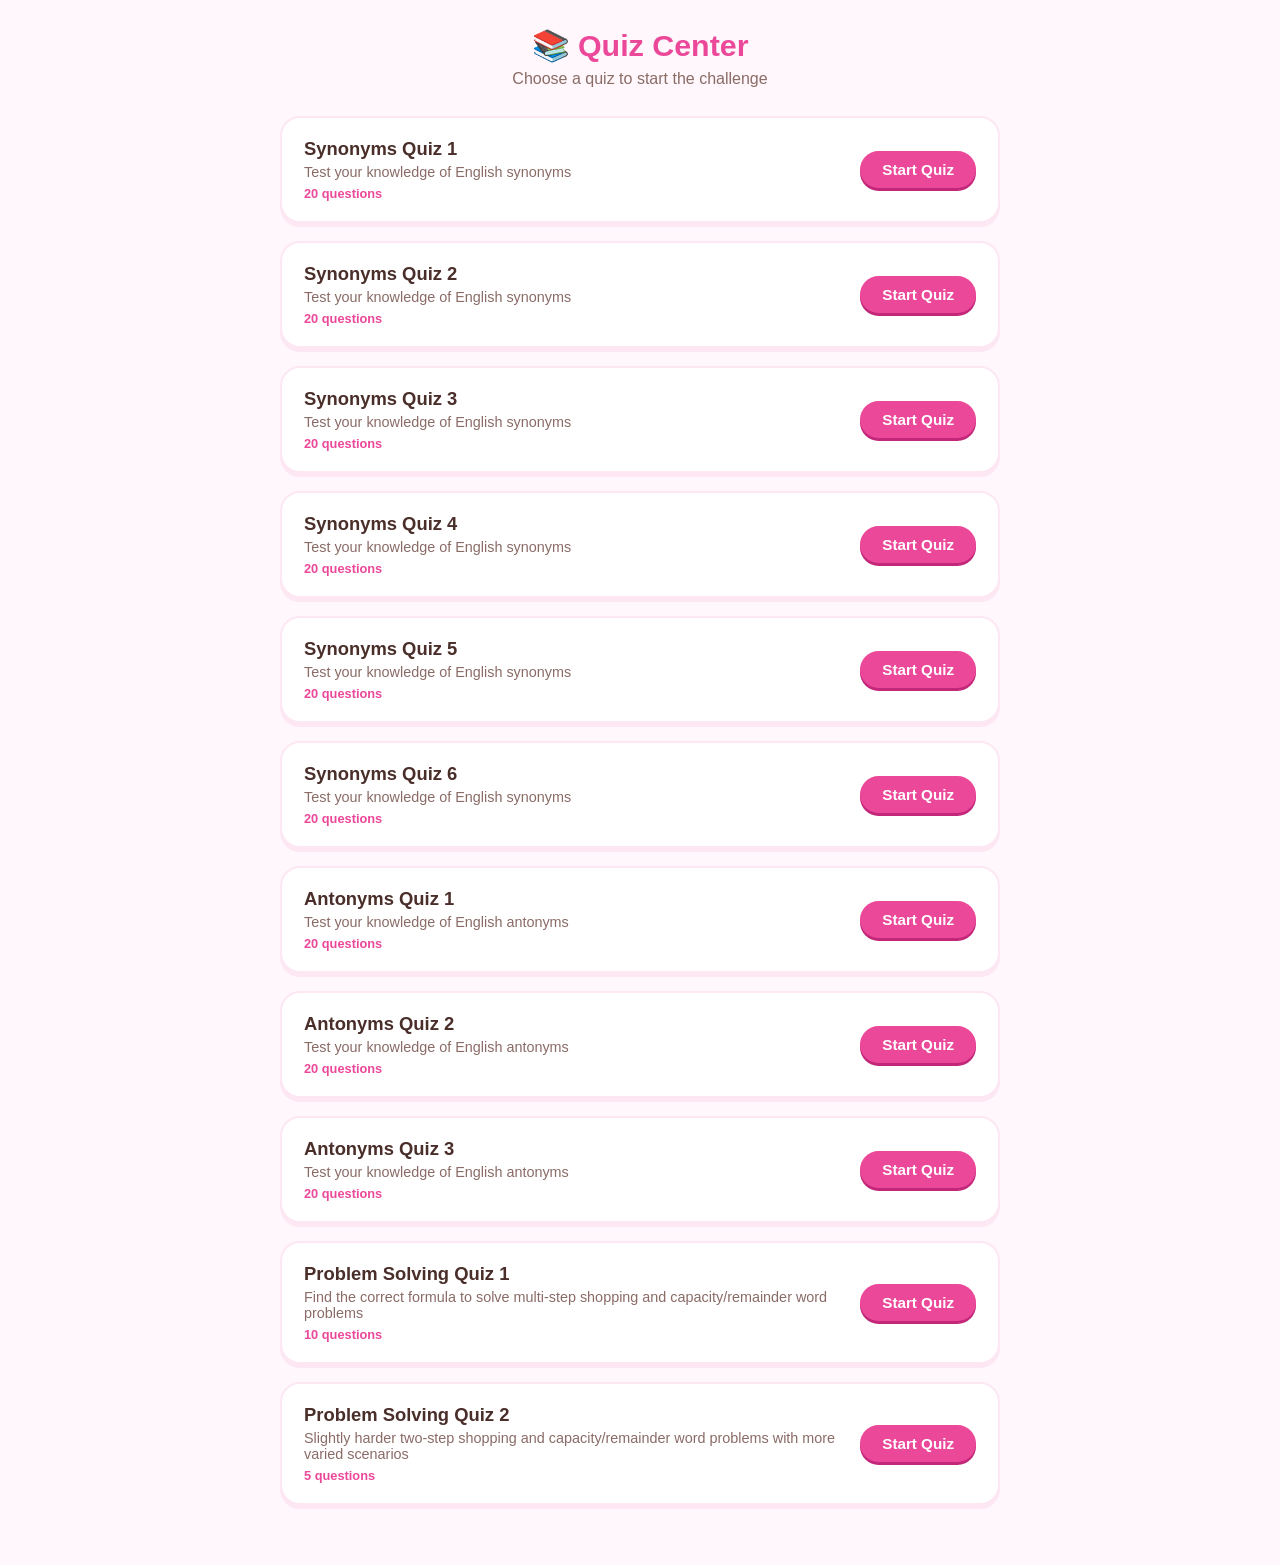
==== index.html @ b95320b3 "Give the meaning of the word of wrong answer" ====
<!doctype html>
<html lang="en">
<head>
  <meta charset="UTF-8" />
  <meta name="viewport" content="width=device-width, initial-scale=1.0" />
  <title>Quiz Center</title>
  <link rel="stylesheet" href="style.css" />
</head>
<body>
  <div class="page">
    <div class="list-header">
      <h1>📚 Quiz Center</h1>
      <p>Choose a quiz to start the challenge</p>
    </div>

    <div id="quiz-grid" class="quiz-grid">
      <div class="loading">Loading quiz list…</div>
    </div>
  </div>

  <script src="app.js?v=3"></script>
  <script>
    async function loadQuizList() {
      const grid = document.getElementById("quiz-grid");
      let manifest;
      try {
        const res = await fetch("quizzes.json", { cache: "no-store" });
        if (!res.ok) throw new Error("HTTP " + res.status);
        manifest = await res.json();
      } catch (err) {
        grid.innerHTML = `<div class="error-state">
          Failed to load quiz list (quizzes.json).<br />
          Make sure this page is opened via a local server (not by double-clicking index.html directly).
        </div>`;
        return;
      }

      if (!manifest.length) {
        grid.innerHTML = `<div class="empty-state">No quizzes available right now.</div>`;
        return;
      }

      grid.innerHTML = "";
      for (const quiz of manifest) {
        const card = document.createElement("div");
        card.className = "quiz-card";
        const name = quiz.name || quizDisplayNameFromFile(quiz.file);
        card.innerHTML = `
          <div class="info">
            <h2>${escapeHtml(name)}</h2>
            <p>${escapeHtml(quiz.description || "")}</p>
            <div class="count" data-count-for="${escapeHtml(quiz.file)}">Loading question count…</div>
          </div>
          <a class="start-btn" href="quiz.html?file=${encodeURIComponent(quiz.file)}">Start Quiz</a>
        `;
        grid.appendChild(card);

        // Fetch just to show the question count; failures are non-fatal here.
        fetchQuizBank(quiz.file)
          .then((questions) => {
            const el = card.querySelector(`[data-count-for="${CSS.escape(quiz.file)}"]`);
            const count = quiz.number_of_questions
              ? Math.min(quiz.number_of_questions, questions.length)
              : questions.length;
            if (el) el.textContent = `${count} questions`;
          })
          .catch(() => {
            const el = card.querySelector(`[data-count-for="${CSS.escape(quiz.file)}"]`);
            if (el) el.textContent = "Failed to load question bank";
          });
      }
    }

    loadQuizList();
  </script>
</body>
</html>
---- style.css ----
:root {
  --pink: #ec4899;
  --pink-light: #fce7f3;
  --pink-lighter: #fdf2f8;
  --teal: #2dd4bf;
  --teal-light: #ccfbf1;
  --purple: #a78bfa;
  --purple-light: #ede9fe;
  --yellow: #fbbf24;
  --yellow-light: #fef3c7;
  --sky: #38bdf8;
  --sky-light: #e0f2fe;
  --text-dark: #4a2e2a;
  --bg: #fff7fb;
}

* { box-sizing: border-box; }

body {
  margin: 0;
  font-family: -apple-system, "Helvetica Neue", "PingFang TC", "Microsoft JhengHei", Arial, sans-serif;
  background: var(--bg);
  color: var(--text-dark);
  min-height: 100vh;
}

.page {
  max-width: 760px;
  margin: 0 auto;
  padding: 28px 20px 60px;
}

/* ---------- Page 1: Quiz list ---------- */

.list-header {
  text-align: center;
  margin-bottom: 28px;
}

.list-header h1 {
  font-size: 1.9rem;
  margin: 0 0 6px;
  color: var(--pink);
}

.list-header p {
  margin: 0;
  color: #8a6b66;
}

.quiz-grid {
  display: grid;
  gap: 18px;
}

.quiz-card {
  background: #fff;
  border: 2px solid var(--pink-light);
  border-radius: 20px;
  padding: 20px 22px;
  display: flex;
  align-items: center;
  justify-content: space-between;
  gap: 16px;
  box-shadow: 0 4px 0 var(--pink-light);
  transition: transform 0.15s ease, box-shadow 0.15s ease;
}

.quiz-card:hover {
  transform: translateY(-2px);
  box-shadow: 0 6px 0 var(--pink-light);
}

.quiz-card .info h2 {
  margin: 0 0 4px;
  font-size: 1.15rem;
}

.quiz-card .info p {
  margin: 0 0 6px;
  color: #8a6b66;
  font-size: 0.9rem;
}

.quiz-card .info .count {
  font-size: 0.8rem;
  color: var(--pink);
  font-weight: 600;
}

.start-btn {
  flex-shrink: 0;
  background: var(--pink);
  color: #fff;
  border: none;
  border-radius: 999px;
  padding: 10px 22px;
  font-size: 0.95rem;
  font-weight: 700;
  cursor: pointer;
  text-decoration: none;
  box-shadow: 0 3px 0 #c2277a;
}

.start-btn:active {
  transform: translateY(2px);
  box-shadow: 0 1px 0 #c2277a;
}

.empty-state {
  text-align: center;
  color: #8a6b66;
  padding: 40px 0;
}

/* ---------- Page 2: Quiz question page ---------- */

.quiz-top {
  display: flex;
  align-items: center;
  justify-content: space-between;
  margin-bottom: 10px;
}

.quiz-top .progress-label {
  font-weight: 800;
  color: var(--pink);
  font-size: 1.1rem;
}

.score-badge {
  background: var(--purple-light);
  color: #6d28d9;
  font-weight: 700;
  padding: 8px 18px;
  border-radius: 999px;
  font-size: 0.95rem;
}

.progress-track {
  background: var(--pink-light);
  border-radius: 999px;
  height: 12px;
  overflow: hidden;
  margin-bottom: 22px;
}

.progress-fill {
  height: 100%;
  background: linear-gradient(90deg, #f9a8d4, var(--pink));
  border-radius: 999px;
  transition: width 0.3s ease;
}

.question-card {
  background: var(--pink-lighter);
  border: 2px solid var(--pink-light);
  border-radius: 28px;
  padding: 32px 26px 26px;
  text-align: center;
  position: relative;
  margin-bottom: 22px;
}

.q-tag {
  position: absolute;
  top: -16px;
  left: 24px;
  background: var(--pink-light);
  color: var(--pink);
  font-weight: 700;
  font-size: 0.85rem;
  padding: 8px 16px;
  border-radius: 999px;
  border: 2px solid #fff;
}

.q-subtitle {
  color: var(--pink);
  font-weight: 700;
  font-size: 1rem;
  margin: 10px 0 14px;
}

.q-main {
  font-size: 1.6rem;
  font-weight: 800;
  line-height: 1.5;
  margin: 0;
}

.q-main strong {
  color: var(--pink);
}

.answer-row {
  display: flex;
  align-items: center;
  margin: 20px 0 14px;
  color: #8a6b66;
  font-weight: 600;
}

.options-grid {
  display: grid;
  grid-template-columns: 1fr 1fr;
  gap: 18px;
}

.options-grid .option:last-child:nth-child(odd) {
  grid-column: 1 / -1;
}

@media (max-width: 560px) {
  .options-grid { grid-template-columns: 1fr; }
  .options-grid .option:last-child:nth-child(odd) { grid-column: auto; }
}

.option {
  position: relative;
  background: #fff;
  border: 2px solid var(--opt-color, var(--pink));
  border-radius: 20px;
  padding: 22px 18px;
  display: flex;
  align-items: center;
  gap: 14px;
  cursor: pointer;
  box-shadow: 0 4px 0 var(--opt-color, var(--pink));
  font-size: 1.15rem;
  font-weight: 700;
  text-align: left;
  transition: transform 0.12s ease, box-shadow 0.12s ease;
}

.option:hover:not(.disabled) {
  transform: translateY(-2px);
}

.option.disabled { cursor: default; }

.option .badge {
  flex-shrink: 0;
  width: 34px;
  height: 34px;
  border-radius: 50%;
  background: var(--opt-color, var(--pink));
  color: #fff;
  display: flex;
  align-items: center;
  justify-content: center;
  font-weight: 800;
}

.correct-badge {
  position: absolute;
  top: -14px;
  right: -10px;
  background: #22c55e;
  color: #fff;
  font-size: 0.75rem;
  font-weight: 800;
  padding: 5px 12px;
  border-radius: 999px;
  box-shadow: 0 2px 0 #16a34a;
  border: 2px solid #fff;
}

.option.incorrect {
  background: #fef2f2;
  border-color: #ef4444;
  box-shadow: 0 4px 0 #ef4444;
}
.option.incorrect .badge { background: #ef4444; }

.explanation-card {
  background: var(--teal-light);
  border: 2px solid var(--teal);
  border-radius: 20px;
  padding: 16px 20px;
  margin-top: 18px;
  text-align: left;
}

.explanation-label {
  font-weight: 800;
  color: #0f766e;
  margin-bottom: 6px;
  font-size: 0.95rem;
}

.explanation-text {
  color: var(--text-dark);
  line-height: 1.5;
}

.feedback-card {
  background: #fef2f2;
  border-color: #ef4444;
}

.feedback-card .explanation-label {
  color: #b91c1c;
}

.next-row {
  display: flex;
  justify-content: center;
  margin-top: 26px;
}

.next-btn {
  background: var(--pink);
  color: #fff;
  border: none;
  border-radius: 999px;
  padding: 12px 34px;
  font-size: 1rem;
  font-weight: 800;
  cursor: pointer;
  box-shadow: 0 4px 0 #c2277a;
}

.next-btn:active {
  transform: translateY(3px);
  box-shadow: 0 1px 0 #c2277a;
}

.next-btn:disabled {
  opacity: 0.4;
  cursor: not-allowed;
}

/* ---------- Results ---------- */

.results-card {
  background: #fff;
  border: 2px solid var(--pink-light);
  border-radius: 28px;
  padding: 40px 26px;
  text-align: center;
  box-shadow: 0 4px 0 var(--pink-light);
}

.results-card .score-big {
  font-size: 3rem;
  font-weight: 900;
  color: var(--pink);
  margin: 10px 0;
}

.results-actions {
  display: flex;
  gap: 14px;
  justify-content: center;
  margin-top: 24px;
  flex-wrap: wrap;
}

.results-actions a, .results-actions button {
  border: none;
  border-radius: 999px;
  padding: 12px 26px;
  font-weight: 800;
  cursor: pointer;
  text-decoration: none;
  font-size: 0.95rem;
}

.btn-primary {
  background: var(--pink);
  color: #fff;
  box-shadow: 0 4px 0 #c2277a;
}

.btn-secondary {
  background: var(--purple-light);
  color: #6d28d9;
  box-shadow: 0 4px 0 #c4b5fd;
}

.back-link {
  display: inline-block;
  margin-bottom: 16px;
  color: var(--pink);
  text-decoration: none;
  font-weight: 700;
}

.loading, .error-state {
  text-align: center;
  padding: 60px 0;
  color: #8a6b66;
}
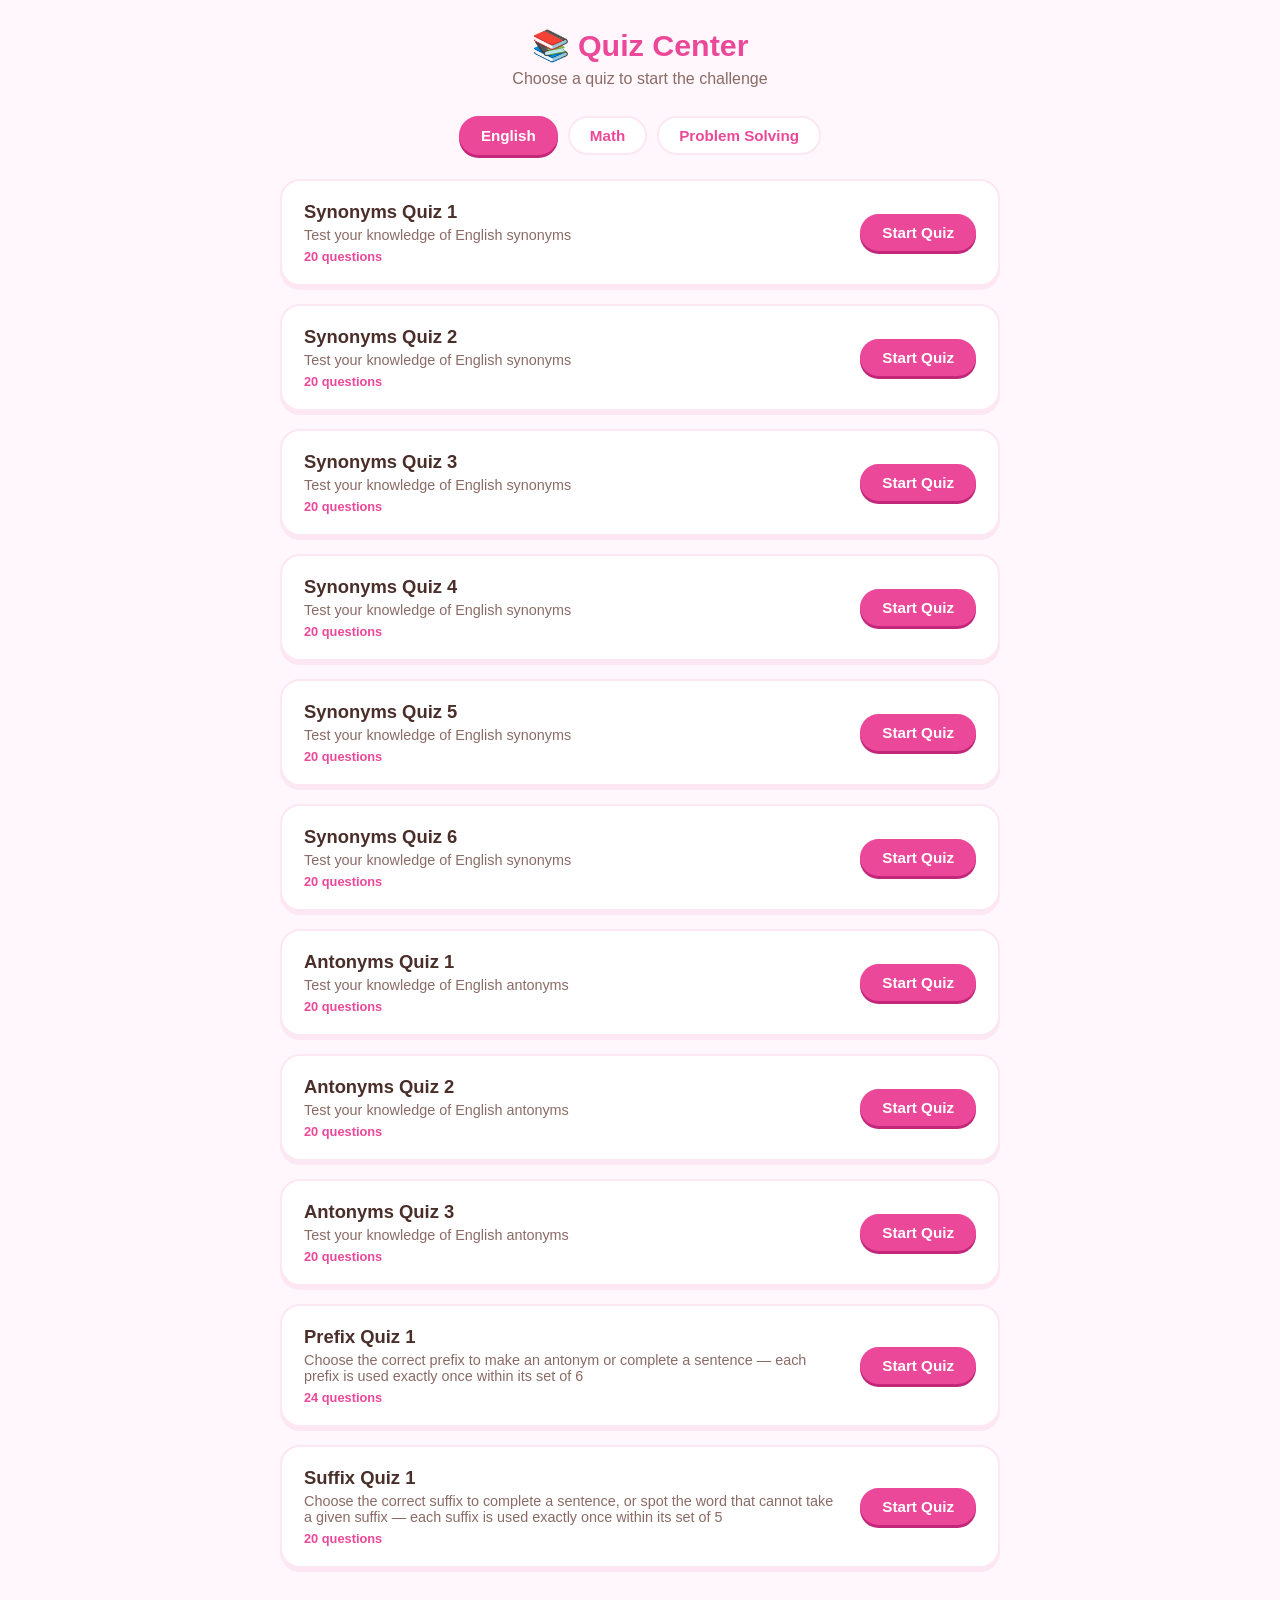
==== commit bf2aba09: "Add category tabs to quiz picker and expand math/problem-solving banks - Add Math Quiz 5: Time Diffe" ====
--- a/index.html
+++ b/index.html
@@ -13,6 +13,8 @@
       <p>Choose a quiz to start the challenge</p>
     </div>
 
+    <div id="quiz-tabs" class="quiz-tabs"></div>
+
     <div id="quiz-grid" class="quiz-grid">
       <div class="loading">Loading quiz list…</div>
     </div>
@@ -20,9 +22,12 @@
 
   <script src="app.js?v=3"></script>
   <script>
+    const CATEGORIES = ["English", "Math", "Problem Solving"];
+    let manifest = [];
+    let activeCategory = CATEGORIES[0];
+
     async function loadQuizList() {
       const grid = document.getElementById("quiz-grid");
-      let manifest;
       try {
         const res = await fetch("quizzes.json", { cache: "no-store" });
         if (!res.ok) throw new Error("HTTP " + res.status);
@@ -40,8 +45,39 @@
         return;
       }
 
+      renderTabs();
+      renderGrid();
+    }
+
+    function renderTabs() {
+      const tabsEl = document.getElementById("quiz-tabs");
+      tabsEl.innerHTML = "";
+      for (const category of CATEGORIES) {
+        const btn = document.createElement("button");
+        btn.type = "button";
+        btn.className = "tab-btn" + (category === activeCategory ? " active" : "");
+        btn.textContent = category;
+        btn.addEventListener("click", () => {
+          if (activeCategory === category) return;
+          activeCategory = category;
+          renderTabs();
+          renderGrid();
+        });
+        tabsEl.appendChild(btn);
+      }
+    }
+
+    function renderGrid() {
+      const grid = document.getElementById("quiz-grid");
+      const quizzes = manifest.filter((quiz) => (quiz.category || "English") === activeCategory);
+
+      if (!quizzes.length) {
+        grid.innerHTML = `<div class="empty-state">No quizzes in this category yet.</div>`;
+        return;
+      }
+
       grid.innerHTML = "";
-      for (const quiz of manifest) {
+      for (const quiz of quizzes) {
         const card = document.createElement("div");
         card.className = "quiz-card";
         const name = quiz.name || quizDisplayNameFromFile(quiz.file);
--- a/style.css
+++ b/style.css
@@ -48,6 +48,37 @@
   color: #8a6b66;
 }
 
+.quiz-tabs {
+  display: flex;
+  justify-content: center;
+  gap: 10px;
+  margin-bottom: 24px;
+  flex-wrap: wrap;
+}
+
+.tab-btn {
+  background: #fff;
+  color: var(--pink);
+  border: 2px solid var(--pink-light);
+  border-radius: 999px;
+  padding: 9px 20px;
+  font-size: 0.95rem;
+  font-weight: 700;
+  cursor: pointer;
+  transition: transform 0.12s ease, box-shadow 0.12s ease, background 0.12s ease, color 0.12s ease;
+}
+
+.tab-btn:hover {
+  transform: translateY(-1px);
+}
+
+.tab-btn.active {
+  background: var(--pink);
+  color: #fff;
+  border-color: var(--pink);
+  box-shadow: 0 3px 0 #c2277a;
+}
+
 .quiz-grid {
   display: grid;
   gap: 18px;
@@ -191,6 +222,25 @@
 
 .q-main strong {
   color: var(--pink);
+}
+
+.frac {
+  display: inline-flex;
+  flex-direction: column;
+  vertical-align: middle;
+  text-align: center;
+  line-height: 1.15;
+  margin: 0 2px;
+  font-size: 0.72em;
+}
+
+.frac-num {
+  border-bottom: 1.5px solid currentColor;
+  padding: 0 2px;
+}
+
+.frac-den {
+  padding: 0 2px;
 }
 
 .answer-row {
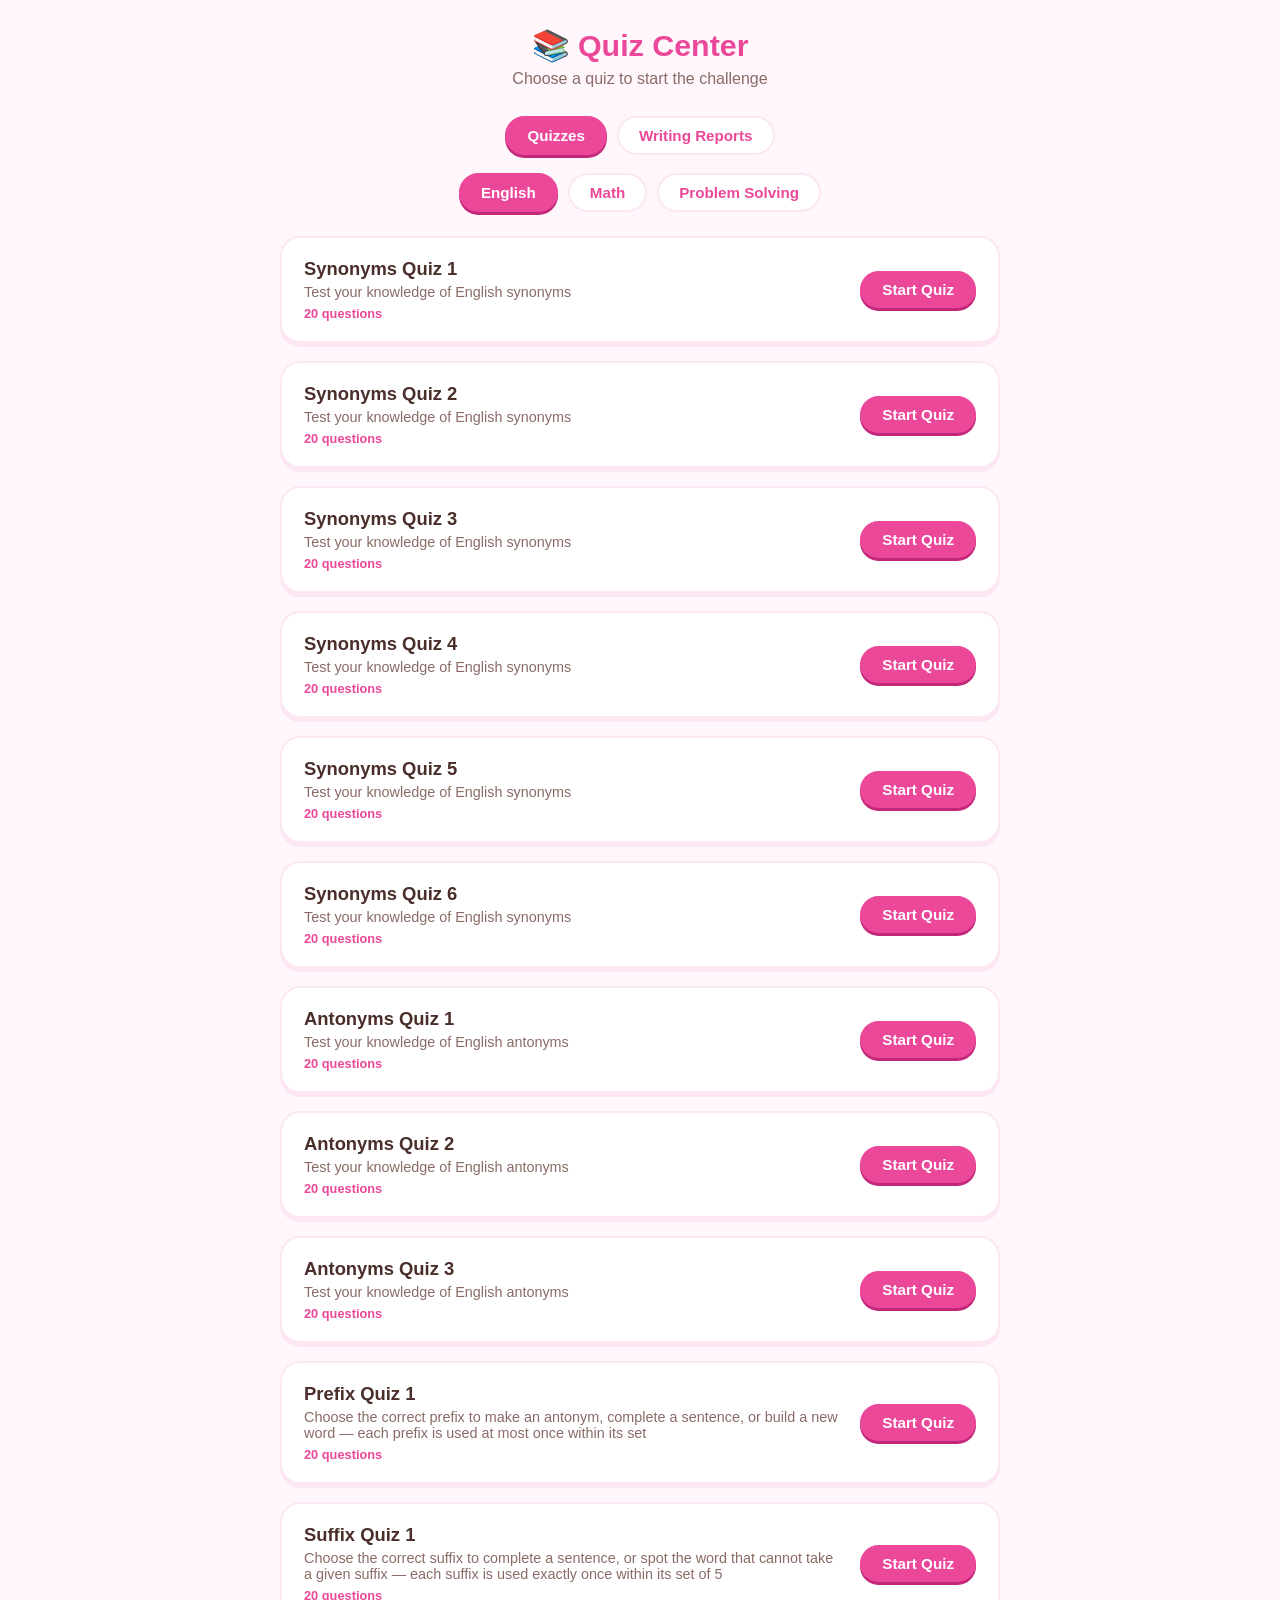
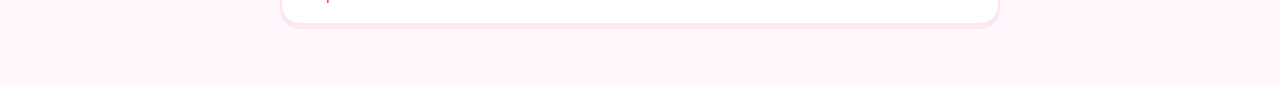
==== commit 83d810a8: "Add writing report" ====
--- a/index.html
+++ b/index.html
@@ -13,18 +13,98 @@
       <p>Choose a quiz to start the challenge</p>
     </div>
 
-    <div id="quiz-tabs" class="quiz-tabs"></div>
+    <div id="main-tabs" class="quiz-tabs main-tabs"></div>
 
-    <div id="quiz-grid" class="quiz-grid">
-      <div class="loading">Loading quiz list…</div>
+    <div id="quizzes-view">
+      <div id="quiz-tabs" class="quiz-tabs"></div>
+
+      <div id="quiz-grid" class="quiz-grid">
+        <div class="loading">Loading quiz list…</div>
+      </div>
+    </div>
+
+    <div id="reports-view" class="hidden">
+      <div id="reports-grid" class="quiz-grid">
+        <div class="loading">Loading report list…</div>
+      </div>
     </div>
   </div>
 
-  <script src="app.js?v=3"></script>
+  <script src="app.js?v=9"></script>
   <script>
     const CATEGORIES = ["English", "Math", "Problem Solving"];
+    const MAIN_TABS = ["Quizzes", "Writing Reports"];
     let manifest = [];
+    let reportManifest = [];
     let activeCategory = CATEGORIES[0];
+    let activeMainTab = MAIN_TABS[0];
+
+    function renderMainTabs() {
+      const tabsEl = document.getElementById("main-tabs");
+      tabsEl.innerHTML = "";
+      for (const tab of MAIN_TABS) {
+        const btn = document.createElement("button");
+        btn.type = "button";
+        btn.className = "tab-btn" + (tab === activeMainTab ? " active" : "");
+        btn.textContent = tab;
+        btn.addEventListener("click", () => {
+          if (activeMainTab === tab) return;
+          activeMainTab = tab;
+          renderMainTabs();
+          switchMainView();
+        });
+        tabsEl.appendChild(btn);
+      }
+    }
+
+    function switchMainView() {
+      const quizzesView = document.getElementById("quizzes-view");
+      const reportsView = document.getElementById("reports-view");
+      if (activeMainTab === "Quizzes") {
+        quizzesView.classList.remove("hidden");
+        reportsView.classList.add("hidden");
+      } else {
+        quizzesView.classList.add("hidden");
+        reportsView.classList.remove("hidden");
+        if (!reportManifest.length) loadReportList();
+      }
+    }
+
+    async function loadReportList() {
+      const grid = document.getElementById("reports-grid");
+      try {
+        const res = await fetch("reports.json", { cache: "no-store" });
+        if (!res.ok) throw new Error("HTTP " + res.status);
+        reportManifest = await res.json();
+      } catch (err) {
+        grid.innerHTML = `<div class="error-state">
+          Failed to load report list (reports.json).<br />
+          Make sure this page is opened via a local server (not by double-clicking index.html directly).
+        </div>`;
+        return;
+      }
+
+      if (!reportManifest.length) {
+        grid.innerHTML = `<div class="empty-state">No writing reports available yet.</div>`;
+        return;
+      }
+
+      grid.innerHTML = "";
+      for (const report of reportManifest) {
+        const card = document.createElement("div");
+        card.className = "quiz-card";
+        const name = report.name || reportDisplayNameFromFile(report.file);
+        card.innerHTML = `
+          <div class="info">
+            <h2>${escapeHtml(name)}</h2>
+            <p>${escapeHtml(report.date || "")}</p>
+            ${report.writtenBy ? `<div class="count">Written by ${escapeHtml(report.writtenBy)}</div>` : ""}
+          </div>
+          <a class="start-btn" href="report.html?file=${encodeURIComponent(report.file)}">View Report</a>
+        `;
+        grid.appendChild(card);
+      }
+    }
 
     async function loadQuizList() {
       const grid = document.getElementById("quiz-grid");
@@ -107,6 +187,7 @@
       }
     }
 
+    renderMainTabs();
     loadQuizList();
   </script>
 </body>
--- a/style.css
+++ b/style.css
@@ -144,6 +144,216 @@
   padding: 40px 0;
 }
 
+.hidden {
+  display: none;
+}
+
+.main-tabs {
+  margin-bottom: 18px;
+}
+
+/* ---------- Page 4: Writing report ---------- */
+
+.report-page {
+  max-width: 1800px;
+  padding-left: 4vw;
+  padding-right: 4vw;
+}
+
+@media (max-width: 700px) {
+  .report-page {
+    padding-left: 20px;
+    padding-right: 20px;
+  }
+}
+
+.report-section {
+  margin-bottom: 32px;
+}
+
+.report-section h2 {
+  color: var(--pink);
+  font-size: 1.2rem;
+  margin: 0 0 14px;
+}
+
+.overview-card {
+  background: #fff;
+  border: 2px solid var(--pink-light);
+  border-radius: 20px;
+  padding: 22px 24px;
+  box-shadow: 0 4px 0 var(--pink-light);
+}
+
+.overview-score {
+  display: inline-block;
+  background: var(--purple-light);
+  color: #6d28d9;
+  font-weight: 800;
+  font-size: 1.1rem;
+  padding: 8px 18px;
+  border-radius: 999px;
+  margin-bottom: 12px;
+}
+
+.overview-comment p {
+  margin: 0;
+  line-height: 1.6;
+}
+
+.breakdown-card {
+  background: #fff;
+  border: 2px solid var(--pink-light);
+  border-radius: 20px;
+  padding: 22px 24px;
+  box-shadow: 0 4px 0 var(--pink-light);
+}
+
+.breakdown-row {
+  margin-bottom: 16px;
+}
+
+.breakdown-row:last-child {
+  margin-bottom: 0;
+}
+
+.breakdown-row-header {
+  display: flex;
+  justify-content: space-between;
+  margin-bottom: 6px;
+  font-weight: 700;
+  font-size: 0.92rem;
+}
+
+.breakdown-bar-track {
+  background: var(--pink-lighter);
+  border-radius: 999px;
+  height: 12px;
+  overflow: hidden;
+}
+
+.breakdown-bar-fill {
+  height: 100%;
+  border-radius: 999px;
+  transition: width 0.3s ease;
+}
+
+.split-panel {
+  display: grid;
+  grid-template-columns: 1fr 1fr;
+  gap: 20px;
+  /* Each column sizes to its own content instead of both stretching to
+     match the taller one — the left (writing) column hugs its text, and
+     the right column is height-matched to it via JS (syncPanelHeights),
+     scrolling internally if it has more content than that. */
+  align-items: start;
+}
+
+@media (max-width: 700px) {
+  .split-panel { grid-template-columns: 1fr; }
+}
+
+.panel-col {
+  background: #fff;
+  border: 2px solid var(--pink-light);
+  border-radius: 20px;
+  padding: 20px 22px;
+}
+
+.panel-col h3 {
+  margin: 0 0 14px;
+  color: var(--pink);
+  font-size: 1rem;
+}
+
+/* .panel-scroll's max-height and overflow-y are set inline by
+   syncPanelHeights() in report.html to match the sibling column's height. */
+
+.writing-text p {
+  margin: 0 0 12px;
+  line-height: 1.7;
+}
+
+.writing-text p:last-child {
+  margin-bottom: 0;
+}
+
+/* Shared "item" card used by both Mistakes and Learning Points: a neutral
+   grey container holding a description plus one or two colored quote boxes
+   (a "before" quote and an "after" quote). */
+.item-card {
+  background: #f7f7f7;
+  border: 2px solid #e2e2e2;
+  border-radius: 16px;
+  padding: 14px 16px;
+  margin-bottom: 14px;
+}
+
+.item-card:last-child {
+  margin-bottom: 0;
+}
+
+.item-description {
+  margin-bottom: 10px;
+  line-height: 1.5;
+}
+
+.quote-box {
+  position: relative;
+  display: flex;
+  align-items: flex-start;
+  gap: 8px;
+  border-left: 4px solid transparent;
+  border-radius: 8px;
+  padding: 8px 14px 8px 34px;
+  margin-bottom: 8px;
+  line-height: 1.4;
+}
+
+.quote-box:last-child {
+  margin-bottom: 0;
+}
+
+.quote-box::before {
+  content: "\201C";
+  position: absolute;
+  left: 8px;
+  top: 2px;
+  font-family: Georgia, "Times New Roman", serif;
+  font-size: 1.8rem;
+  font-weight: 700;
+  line-height: 1;
+  opacity: 0.35;
+}
+
+.quote-emoji {
+  flex-shrink: 0;
+}
+
+.quote-text {
+  font-style: italic;
+}
+
+.quote-box--before {
+  background: #fee2e2;
+  border-left-color: #ef4444;
+  color: #b91c1c;
+}
+
+.quote-box--before::before {
+  color: #b91c1c;
+}
+
+.quote-box--after {
+  background: var(--teal-light);
+  border-left-color: #14b8a6;
+  color: #0f766e;
+}
+
+.quote-box--after::before {
+  color: #0f766e;
+}
+
 /* ---------- Page 2: Quiz question page ---------- */
 
 .quiz-top {
@@ -392,6 +602,13 @@
   box-shadow: 0 4px 0 var(--pink-light);
 }
 
+.results-card .results-quiz-name {
+  font-size: 1.1rem;
+  font-weight: 700;
+  color: #666;
+  margin-top: 6px;
+}
+
 .results-card .score-big {
   font-size: 3rem;
   font-weight: 900;
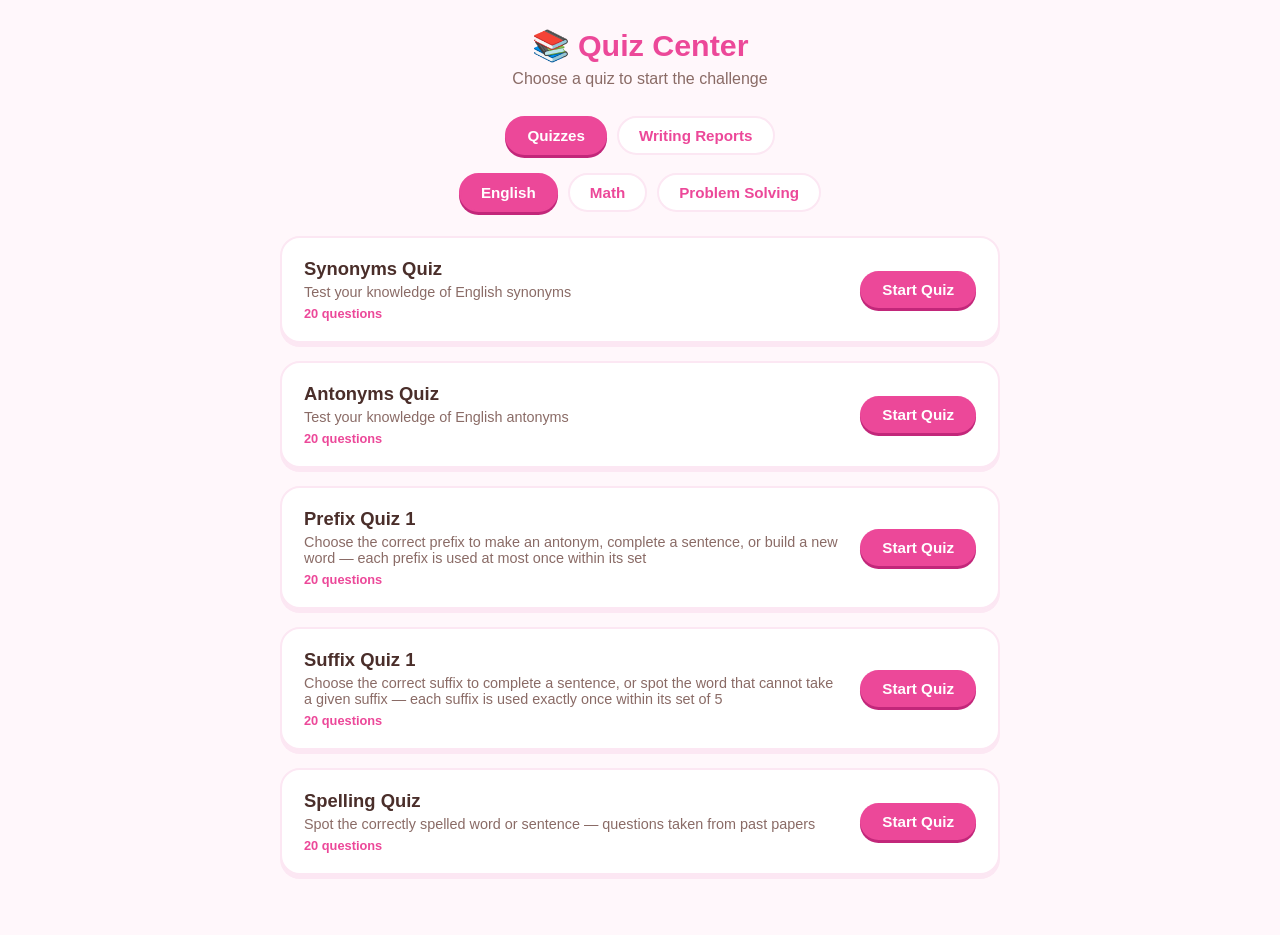
==== commit ce1e8552: "Group writing reports into sub tabs by writer Add a row of sub tabs under Writing Reports, one per w" ====
--- a/index.html
+++ b/index.html
@@ -24,18 +24,22 @@
     </div>
 
     <div id="reports-view" class="hidden">
+      <div id="report-tabs" class="quiz-tabs"></div>
+
       <div id="reports-grid" class="quiz-grid">
         <div class="loading">Loading report list…</div>
       </div>
     </div>
   </div>
 
-  <script src="app.js?v=9"></script>
+  <script src="app.js?v=10"></script>
   <script>
     const CATEGORIES = ["English", "Math", "Problem Solving"];
     const MAIN_TABS = ["Quizzes", "Writing Reports"];
     let manifest = [];
     let reportManifest = [];
+    let reportWriters = [];
+    let activeWriter = null;
     let activeCategory = CATEGORIES[0];
     let activeMainTab = MAIN_TABS[0];
 
@@ -89,8 +93,41 @@
         return;
       }
 
+      // Writers appear as sub tabs in the order they first show up in reports.json.
+      reportWriters = [...new Set(reportManifest.map(reportWriterOf))];
+      activeWriter = reportWriters[0];
+      renderReportTabs();
+      renderReportGrid();
+    }
+
+    function reportWriterOf(report) {
+      return report.writtenBy || "Unknown";
+    }
+
+    function renderReportTabs() {
+      const tabsEl = document.getElementById("report-tabs");
+      tabsEl.innerHTML = "";
+      for (const writer of reportWriters) {
+        const btn = document.createElement("button");
+        btn.type = "button";
+        btn.className = "tab-btn" + (writer === activeWriter ? " active" : "");
+        btn.textContent = writer;
+        btn.addEventListener("click", () => {
+          if (activeWriter === writer) return;
+          activeWriter = writer;
+          renderReportTabs();
+          renderReportGrid();
+        });
+        tabsEl.appendChild(btn);
+      }
+    }
+
+    function renderReportGrid() {
+      const grid = document.getElementById("reports-grid");
+      const reports = reportManifest.filter((report) => reportWriterOf(report) === activeWriter);
+
       grid.innerHTML = "";
-      for (const report of reportManifest) {
+      for (const report of reports) {
         const card = document.createElement("div");
         card.className = "quiz-card";
         const name = report.name || reportDisplayNameFromFile(report.file);
@@ -98,7 +135,7 @@
           <div class="info">
             <h2>${escapeHtml(name)}</h2>
             <p>${escapeHtml(report.date || "")}</p>
-            ${report.writtenBy ? `<div class="count">Written by ${escapeHtml(report.writtenBy)}</div>` : ""}
+            ${report.year ? `<div class="count">Year ${escapeHtml(String(report.year))}</div>` : ""}
           </div>
           <a class="start-btn" href="report.html?file=${encodeURIComponent(report.file)}">View Report</a>
         `;
--- a/style.css
+++ b/style.css
@@ -8,6 +8,7 @@
   --purple-light: #ede9fe;
   --yellow: #fbbf24;
   --yellow-light: #fef3c7;
+  --yellow-lighter: #fffbeb;
   --sky: #38bdf8;
   --sky-light: #e0f2fe;
   --text-dark: #4a2e2a;
@@ -194,6 +195,21 @@
   padding: 8px 18px;
   border-radius: 999px;
   margin-bottom: 12px;
+}
+
+.score-note {
+  margin: 0 0 12px;
+  font-size: 0.9rem;
+  font-style: italic;
+  opacity: 0.75;
+}
+
+.word-count {
+  margin-top: 12px;
+  text-align: right;
+  font-size: 0.9rem;
+  font-weight: 700;
+  opacity: 0.7;
 }
 
 .overview-comment p {
@@ -266,6 +282,41 @@
   font-size: 1rem;
 }
 
+.panel-col--reference {
+  background: var(--yellow-lighter);
+}
+
+/* ---------- Score Breakdown: mark threshold legend ---------- */
+
+.threshold-legend {
+  display: flex;
+  flex-wrap: wrap;
+  gap: 8px;
+  margin-bottom: 18px;
+}
+
+.threshold-chip {
+  display: flex;
+  align-items: center;
+  gap: 6px;
+  background: var(--pink-lighter);
+  border: 2px solid var(--pink-light);
+  border-radius: 999px;
+  padding: 5px 12px;
+  font-size: 0.82rem;
+  color: #8a6b66;
+}
+
+.threshold-chip .threshold-range {
+  font-weight: 700;
+}
+
+.threshold-chip--active {
+  background: var(--purple-light);
+  border-color: var(--purple);
+  color: #6d28d9;
+}
+
 /* .panel-scroll's max-height and overflow-y are set inline by
    syncPanelHeights() in report.html to match the sibling column's height. */
 
@@ -276,6 +327,13 @@
 
 .writing-text p:last-child {
   margin-bottom: 0;
+}
+
+.mistake-highlight {
+  background: #fee2e2;
+  color: inherit;
+  border-radius: 3px;
+  padding: 0 2px;
 }
 
 /* Shared "item" card used by both Mistakes and Learning Points: a neutral
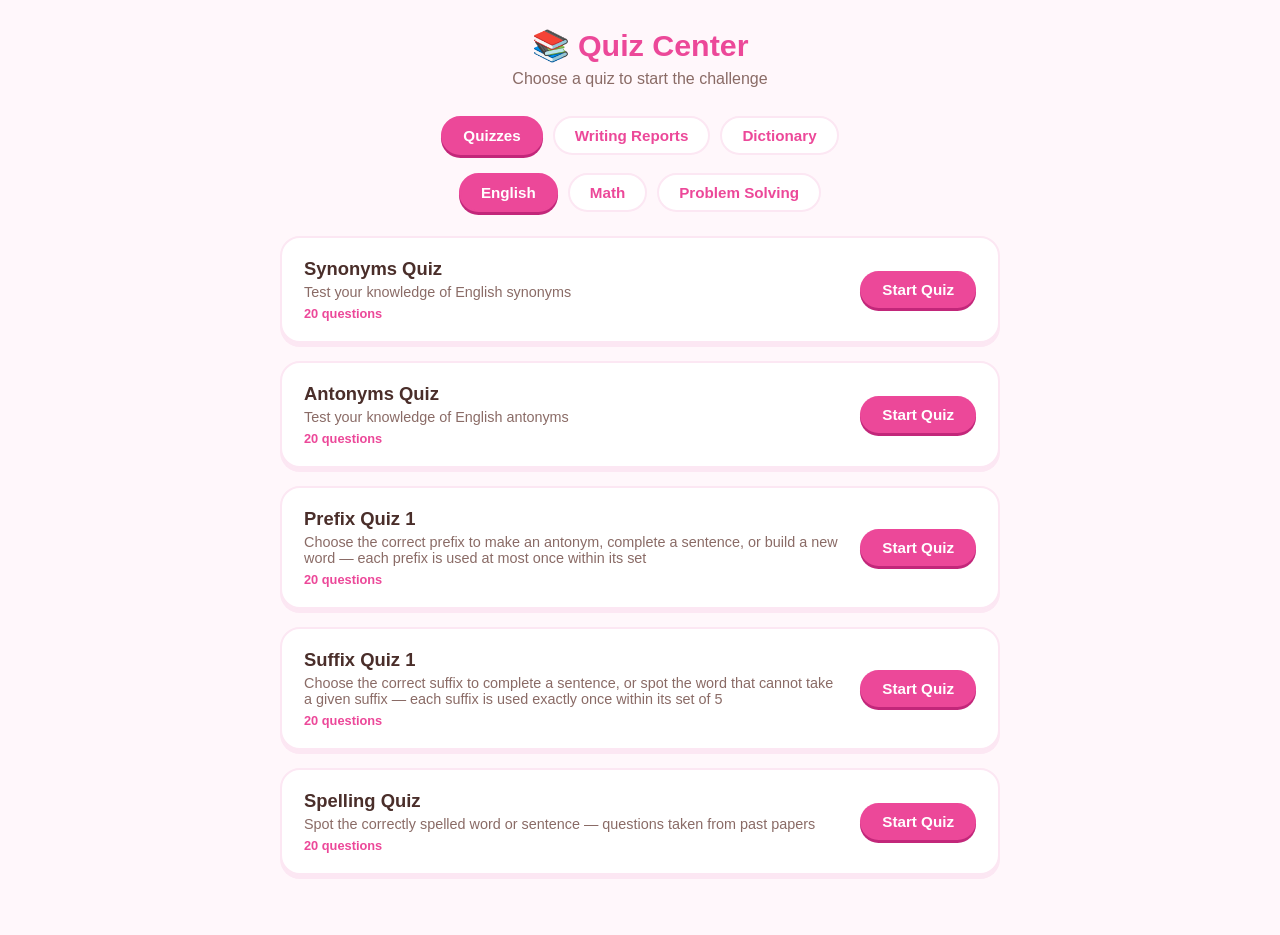
==== commit aae12ed8: "Created Dictionary" ====
--- a/index.html
+++ b/index.html
@@ -4,7 +4,7 @@
   <meta charset="UTF-8" />
   <meta name="viewport" content="width=device-width, initial-scale=1.0" />
   <title>Quiz Center</title>
-  <link rel="stylesheet" href="style.css" />
+  <link rel="stylesheet" href="style.css?v=4" />
 </head>
 <body>
   <div class="page">
@@ -30,16 +30,28 @@
         <div class="loading">Loading report list…</div>
       </div>
     </div>
+
+    <div id="dictionary-view" class="hidden">
+      <div id="dictionary-list">
+        <div class="loading">Loading dictionary…</div>
+      </div>
+    </div>
   </div>
 
   <script src="app.js?v=10"></script>
   <script>
     const CATEGORIES = ["English", "Math", "Problem Solving"];
-    const MAIN_TABS = ["Quizzes", "Writing Reports"];
+    const MAIN_TABS = ["Quizzes", "Writing Reports", "Dictionary"];
+    const MAIN_VIEWS = {
+      "Quizzes": "quizzes-view",
+      "Writing Reports": "reports-view",
+      "Dictionary": "dictionary-view",
+    };
     let manifest = [];
     let reportManifest = [];
     let reportWriters = [];
     let activeWriter = null;
+    let dictionaryIndex = null;
     let activeCategory = CATEGORIES[0];
     let activeMainTab = MAIN_TABS[0];
 
@@ -62,16 +74,80 @@
     }
 
     function switchMainView() {
-      const quizzesView = document.getElementById("quizzes-view");
-      const reportsView = document.getElementById("reports-view");
-      if (activeMainTab === "Quizzes") {
-        quizzesView.classList.remove("hidden");
-        reportsView.classList.add("hidden");
-      } else {
-        quizzesView.classList.add("hidden");
-        reportsView.classList.remove("hidden");
-        if (!reportManifest.length) loadReportList();
-      }
+      for (const [tab, viewId] of Object.entries(MAIN_VIEWS)) {
+        document.getElementById(viewId).classList.toggle("hidden", tab !== activeMainTab);
+      }
+      if (activeMainTab === "Writing Reports" && !reportManifest.length) loadReportList();
+      if (activeMainTab === "Dictionary" && !dictionaryIndex) loadDictionaryList();
+    }
+
+    async function loadDictionaryList() {
+      const list = document.getElementById("dictionary-list");
+      try {
+        const res = await fetch("dictionary.json", { cache: "no-store" });
+        if (!res.ok) throw new Error("HTTP " + res.status);
+        dictionaryIndex = await res.json();
+      } catch (err) {
+        list.innerHTML = `<div class="error-state">
+          Failed to load dictionary (dictionary.json).<br />
+          Make sure this page is opened via a local server (not by double-clicking index.html directly).
+        </div>`;
+        return;
+      }
+
+      const categories = dictionaryIndex.categories || [];
+      if (!categories.length) {
+        list.innerHTML = `<div class="empty-state">No dictionary categories available yet.</div>`;
+        return;
+      }
+
+      list.innerHTML = "";
+      for (const category of categories) {
+        const section = document.createElement("div");
+        section.className = "dict-category";
+        section.innerHTML = `<h2>${escapeHtml(category.name)}</h2>`;
+
+        const topics = category.topics || [];
+        if (!topics.length) {
+          section.insertAdjacentHTML("beforeend", `<p class="dict-none">No topics yet.</p>`);
+        } else {
+          const grid = document.createElement("div");
+          grid.className = "quiz-grid";
+          for (const topic of topics) grid.appendChild(renderTopicCard(topic));
+          section.appendChild(grid);
+        }
+        list.appendChild(section);
+      }
+    }
+
+    function renderTopicCard(topic) {
+      const card = document.createElement("div");
+      card.className = "quiz-card";
+      card.innerHTML = `
+        <div class="info">
+          <h2>${escapeHtml(topic.name)}</h2>
+          <div class="count">Loading…</div>
+        </div>
+        <a class="start-btn" href="dictionary.html?file=${encodeURIComponent(topic.file)}">Open</a>
+      `;
+
+      // Fetch just to show what's inside the topic; failures are non-fatal here.
+      const countEl = card.querySelector(".count");
+      fetch(topic.file, { cache: "no-store" })
+        .then((res) => {
+          if (!res.ok) throw new Error("HTTP " + res.status);
+          return res.json();
+        })
+        .then((data) => {
+          const sizeOf = (group) => Object.values(group || {}).reduce((sum, list) => sum + list.length, 0);
+          countEl.textContent =
+            `${sizeOf(data.words)} words · ${sizeOf(data.phrases)} phrases · ${(data.sentences || []).length} sentences`;
+        })
+        .catch(() => {
+          countEl.textContent = "Failed to load topic";
+        });
+
+      return card;
     }
 
     async function loadReportList() {
@@ -224,7 +300,11 @@
       }
     }
 
+    // dictionary.html links back here with #dictionary to reopen its tab.
+    if (window.location.hash === "#dictionary") activeMainTab = "Dictionary";
+
     renderMainTabs();
+    switchMainView();
     loadQuizList();
   </script>
 </body>
--- a/style.css
+++ b/style.css
@@ -717,3 +717,220 @@
   padding: 60px 0;
   color: #8a6b66;
 }
+
+/* ---------- Page 5: Writing dictionary ---------- */
+
+.dict-category {
+  margin-bottom: 28px;
+}
+
+.dict-category h2 {
+  color: var(--pink);
+  font-size: 1.2rem;
+  margin: 0 0 14px;
+}
+
+.dict-none {
+  margin: 0;
+  color: #8a6b66;
+  font-style: italic;
+}
+
+.dict-page {
+  max-width: 980px;
+}
+
+.dict-legend {
+  display: flex;
+  flex-wrap: wrap;
+  justify-content: center;
+  gap: 8px;
+  margin-bottom: 28px;
+}
+
+/* Vibe badge: coloured through the --vibe custom property, which is set
+   inline from the vibe colours in dictionary.json. */
+.dict-vibe {
+  display: inline-block;
+  flex-shrink: 0;
+  color: var(--vibe, #6b7280);
+  background: color-mix(in srgb, var(--vibe, #6b7280) 12%, #fff);
+  border: 1.5px solid color-mix(in srgb, var(--vibe, #6b7280) 35%, #fff);
+  border-radius: 999px;
+  padding: 2px 10px;
+  font-size: 0.75rem;
+  font-weight: 700;
+  white-space: nowrap;
+}
+
+.dict-hint {
+  margin: 0 0 14px;
+  font-size: 0.9rem;
+  font-style: italic;
+  opacity: 0.75;
+}
+
+.dict-subheading {
+  margin: 20px 0 10px;
+  font-size: 0.95rem;
+}
+
+.dict-hint + .dict-subheading {
+  margin-top: 0;
+}
+
+.dict-count {
+  color: #8a6b66;
+  font-weight: 600;
+  font-size: 0.85rem;
+  margin-left: 4px;
+}
+
+.dict-chips {
+  display: flex;
+  flex-wrap: wrap;
+  gap: 8px;
+}
+
+.dict-chip {
+  display: inline-flex;
+  align-items: center;
+  gap: 8px;
+  background: #fff;
+  color: var(--text-dark);
+  border: 2px solid var(--pink-light);
+  border-radius: 999px;
+  padding: 6px 14px;
+  font-family: inherit;
+  font-size: 0.95rem;
+  font-weight: 600;
+  line-height: 1.3;
+}
+
+.dict-chip::before {
+  content: "";
+  flex-shrink: 0;
+  width: 9px;
+  height: 9px;
+  border-radius: 50%;
+  background: var(--vibe, #6b7280);
+}
+
+.dict-chip--word {
+  cursor: pointer;
+  transition: transform 0.12s ease, background 0.12s ease, border-color 0.12s ease;
+}
+
+.dict-chip--word:hover {
+  transform: translateY(-1px);
+  border-color: var(--pink);
+}
+
+.dict-chip--word.active {
+  background: var(--pink-lighter);
+  border-color: var(--pink);
+}
+
+.dict-sentences {
+  list-style: none;
+  margin: 0;
+  padding: 0;
+}
+
+.dict-sentences li {
+  display: flex;
+  align-items: flex-start;
+  justify-content: space-between;
+  gap: 14px;
+  padding: 12px 0 12px 14px;
+  border-left: 4px solid var(--vibe, #6b7280);
+  border-bottom: 1px solid var(--pink-light);
+  line-height: 1.7;
+}
+
+.dict-sentences li:last-child {
+  border-bottom: none;
+}
+
+.dict-sentences .dict-vibe {
+  margin-top: 4px;
+}
+
+.dict-inline-word {
+  background: none;
+  border: none;
+  border-bottom: 2px dotted var(--pink);
+  border-radius: 0;
+  padding: 0;
+  margin: 0;
+  font: inherit;
+  color: #be185d;
+  cursor: pointer;
+}
+
+.dict-inline-word:hover,
+.dict-inline-word.active {
+  background: var(--pink-light);
+  border-bottom-style: solid;
+}
+
+.dict-bubble {
+  position: absolute;
+  z-index: 10;
+  width: max-content;
+  max-width: min(280px, calc(100vw - 24px));
+  background: #fff;
+  border: 2px solid var(--pink);
+  border-radius: 16px;
+  padding: 12px 14px;
+  box-shadow: 0 6px 18px rgba(236, 72, 153, 0.25);
+  line-height: 1.5;
+}
+
+.dict-bubble.hidden {
+  display: none;
+}
+
+/* The little pointer: a rotated square showing two of its borders, lined
+   up with the clicked word through --arrow-x (set in dictionary.html). */
+.dict-bubble::before {
+  content: "";
+  position: absolute;
+  left: var(--arrow-x, 50%);
+  top: -8px;
+  width: 12px;
+  height: 12px;
+  margin-left: -6px;
+  background: #fff;
+  border-left: 2px solid var(--pink);
+  border-top: 2px solid var(--pink);
+  transform: rotate(45deg);
+}
+
+.dict-bubble--above::before {
+  top: auto;
+  bottom: -8px;
+  transform: rotate(225deg);
+}
+
+.dict-bubble-head {
+  display: flex;
+  align-items: baseline;
+  gap: 8px;
+  margin-bottom: 4px;
+}
+
+.dict-bubble-head strong {
+  color: var(--pink);
+  font-size: 1.05rem;
+}
+
+.dict-pos {
+  color: #8a6b66;
+  font-size: 0.8rem;
+  font-style: italic;
+}
+
+.dict-bubble-text {
+  margin-bottom: 8px;
+}
